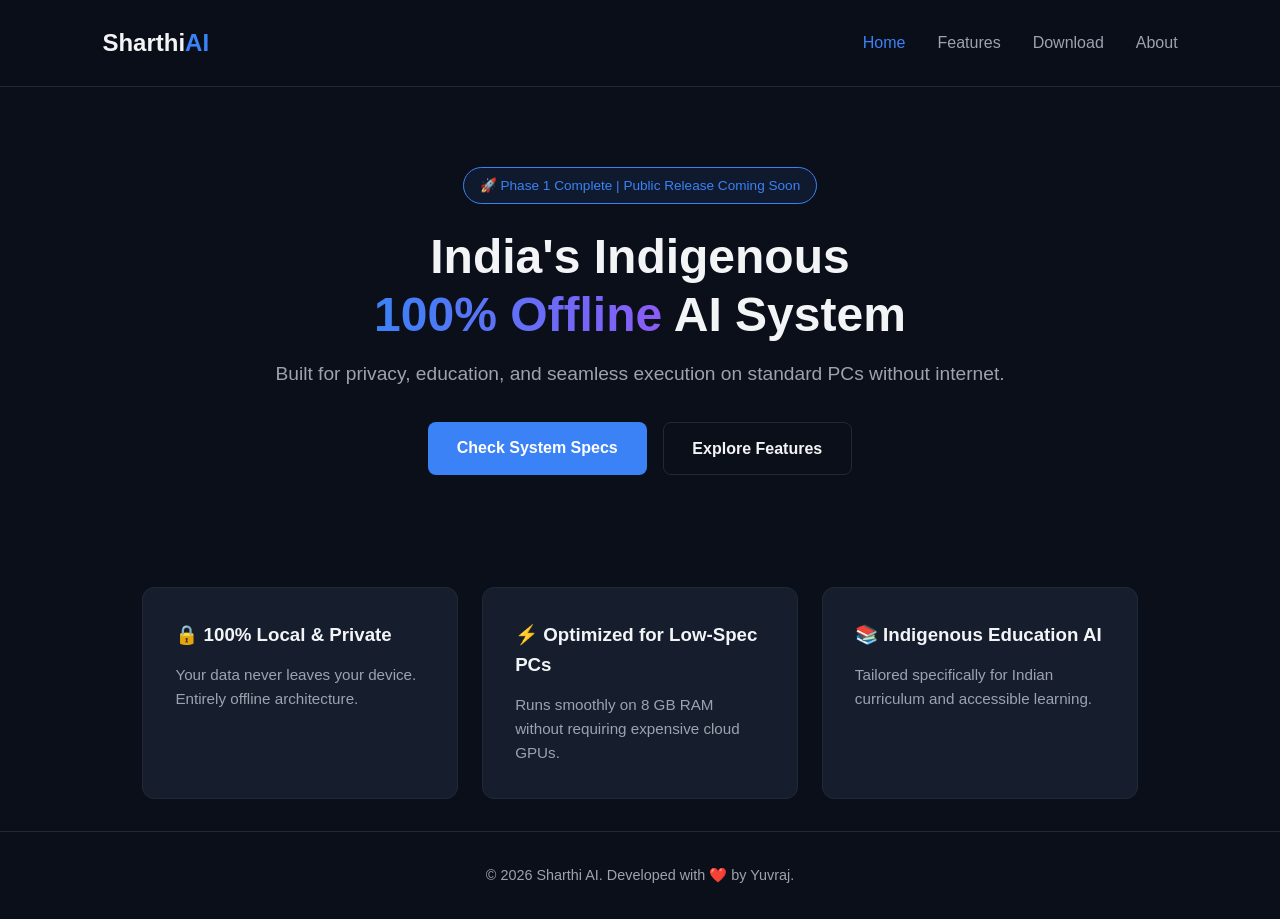
==== index.html @ a9cc5e2d "Add files via upload" ====
<!DOCTYPE html>
<html lang="en">
<head>
    <meta charset="UTF-8">
    <meta name="viewport" content="width=device-width, initial-scale=1.0">
    <title>Sharthi AI | Indigenous Offline AI System</title>
    <meta name="description" content="Sharthi AI is India's 100% offline, privacy-first educational AI system for students. Developed by Yuvraj.">
    <meta name="keywords" content="Sharthi AI, Sharthi, Offline AI, Educational AI India, Yuvraj Sharthi AI">
    <meta name="author" content="Yuvraj">
    <link rel="stylesheet" href="style.css">
</head>
<body>
    <!-- Baaki ka poora body code yahan aayega -->

    <!-- Navigation Bar -->
    <nav class="navbar">
        <div class="logo">Sharthi<span>AI</span></div>
        <ul class="nav-links">
            <li><a href="index.html" class="active">Home</a></li>
            <li><a href="features.html">Features</a></li>
            <li><a href="download.html">Download</a></li>
            <li><a href="about.html">About</a></li>
        </ul>
    </nav>

    <!-- Hero Section -->
    <section class="hero">
        <div class="badge">🚀 Phase 1 Complete | Public Release Coming Soon</div>
        <h1>India's Indigenous <br><span class="highlight">100% Offline</span> AI System</h1>
        <p>Built for privacy, education, and seamless execution on standard PCs without internet.</p>
        
        <div class="cta-buttons">
            <a href="download.html" class="btn btn-primary">Check System Specs</a>
            <a href="features.html" class="btn btn-secondary">Explore Features</a>
        </div>
    </section>

    <!-- Quick Highlights -->
    <section class="highlights">
        <div class="card">
            <h3>🔒 100% Local & Private</h3>
            <p>Your data never leaves your device. Entirely offline architecture.</p>
        </div>
        <div class="card">
            <h3>⚡ Optimized for Low-Spec PCs</h3>
            <p>Runs smoothly on 8 GB RAM without requiring expensive cloud GPUs.</p>
        </div>
        <div class="card">
            <h3>📚 Indigenous Education AI</h3>
            <p>Tailored specifically for Indian curriculum and accessible learning.</p>
        </div>
    </section>

    <!-- Footer -->
    <footer>
        <p>&copy; 2026 Sharthi AI. Developed with ❤️ by Yuvraj.</p>
    </footer>

    <script src="script.js"></script>
</body>
</html>
---- style.css ----
:root {
    --bg-color: #0b0f19;
    --card-bg: #161e2e;
    --text-color: #f3f4f6;
    --text-muted: #9ca3af;
    --primary: #3b82f6;
    --primary-hover: #2563eb;
    --accent: #8b5cf6;
    --border: #1f2937;
}

* {
    margin: 0;
    padding: 0;
    box-sizing: border-box;
    font-family: 'Segoe UI', Tahoma, Geneva, Verdana, sans-serif;
}

body {
    background-color: var(--bg-color);
    color: var(--text-color);
    line-height: 1.6;
    display: flex;
    flex-direction: column;
    min-height: 100vh;
}

/* Navbar */
.navbar {
    display: flex;
    justify-content: space-between;
    align-items: center;
    padding: 1.5rem 8%;
    background-color: rgba(11, 15, 25, 0.9);
    border-bottom: 1px solid var(--border);
    position: sticky;
    top: 0;
    z-index: 100;
}

.logo {
    font-size: 1.5rem;
    font-weight: 700;
}

.logo span {
    color: var(--primary);
}

.nav-links {
    display: flex;
    list-style: none;
    gap: 2rem;
}

.nav-links a {
    color: var(--text-muted);
    text-decoration: none;
    font-weight: 500;
    transition: color 0.3s;
}

.nav-links a:hover, .nav-links a.active {
    color: var(--primary);
}

/* Hero Section */
.hero {
    text-align: center;
    padding: 5rem 1rem;
    max-width: 900px;
    margin: 0 auto;
}

.badge {
    display: inline-block;
    background: rgba(59, 130, 246, 0.1);
    color: var(--primary);
    border: 1px solid var(--primary);
    padding: 0.4rem 1rem;
    border-radius: 50px;
    font-size: 0.85rem;
    margin-bottom: 1.5rem;
}

.hero h1 {
    font-size: 3rem;
    line-height: 1.2;
    margin-bottom: 1rem;
}

.highlight {
    background: linear-gradient(90deg, var(--primary), var(--accent));
    -webkit-background-clip: text;
    -webkit-text-fill-color: transparent;
}

.hero p {
    color: var(--text-muted);
    font-size: 1.2rem;
    margin-bottom: 2rem;
}

.cta-buttons {
    display: flex;
    justify-content: center;
    gap: 1rem;
}

.btn {
    padding: 0.8rem 1.8rem;
    border-radius: 8px;
    text-decoration: none;
    font-weight: 600;
    transition: 0.3s;
}

.btn-primary {
    background-color: var(--primary);
    color: white;
}

.btn-primary:hover {
    background-color: var(--primary-hover);
}

.btn-secondary {
    border: 1px solid var(--border);
    color: var(--text-color);
}

.btn-secondary:hover {
    background-color: var(--card-bg);
}

/* Highlights & Cards */
.highlights, .content-section {
    display: grid;
    grid-template-columns: repeat(auto-fit, minmax(280px, 1fr));
    gap: 1.5rem;
    padding: 2rem 8%;
    max-width: 1200px;
    margin: 0 auto;
}

.card {
    background-color: var(--card-bg);
    border: 1px solid var(--border);
    padding: 2rem;
    border-radius: 12px;
}

.card h3 {
    margin-bottom: 0.8rem;
    color: var(--text-color);
}

.card p {
    color: var(--text-muted);
    font-size: 0.95rem;
}

/* Table Design */
.table-container {
    padding: 2rem 8%;
    max-width: 900px;
    margin: 0 auto;
    width: 100%;
}

table {
    width: 100%;
    border-collapse: collapse;
    background-color: var(--card-bg);
    border-radius: 8px;
    overflow: hidden;
}

th, td {
    padding: 1rem;
    text-align: left;
    border-bottom: 1px solid var(--border);
}

th {
    background-color: rgba(255, 255, 255, 0.05);
    color: var(--primary);
}

/* Footer */
footer {
    margin-top: auto;
    text-align: center;
    padding: 2rem;
    border-top: 1px solid var(--border);
    color: var(--text-muted);
    font-size: 0.9rem;
}
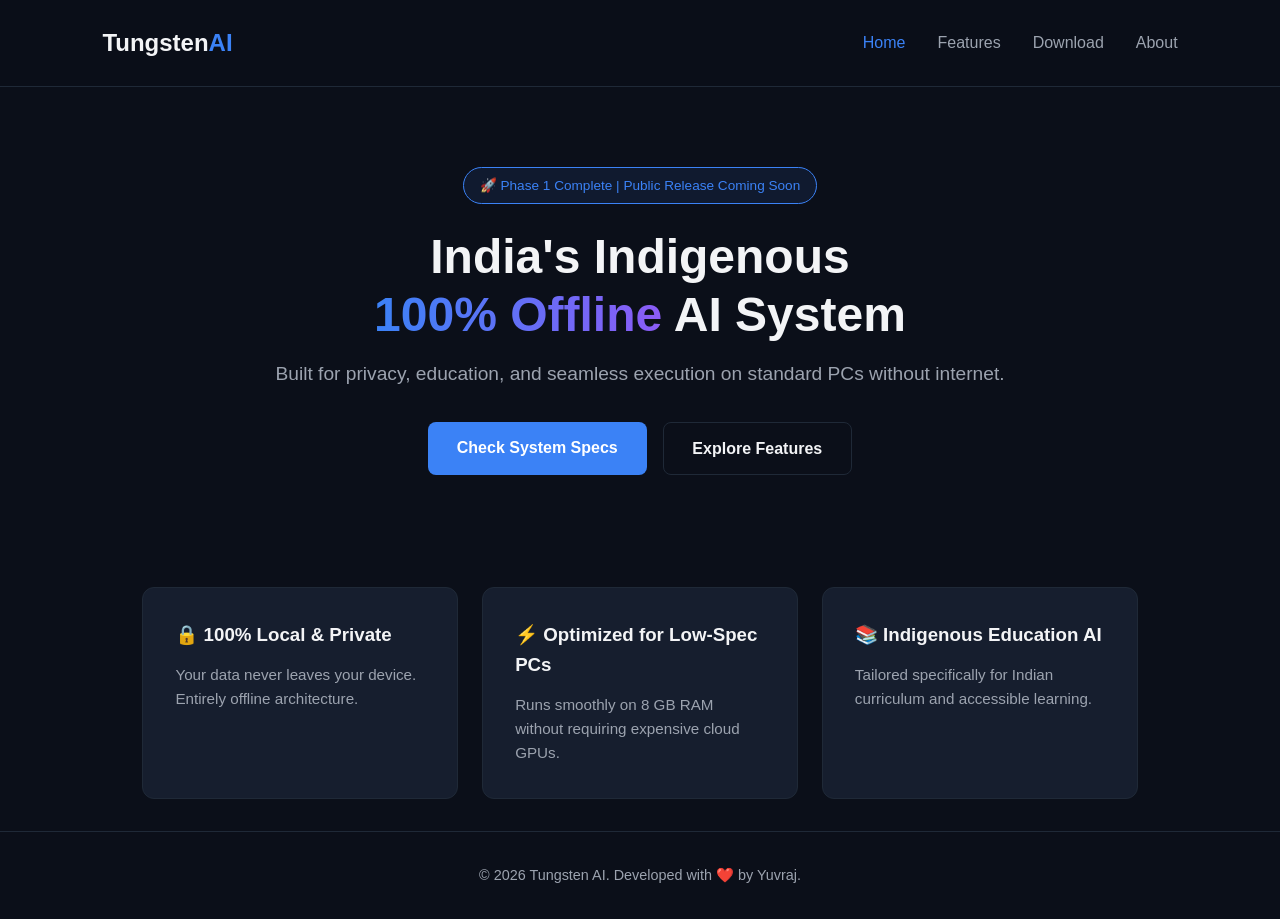
==== commit e3780966: "Rename Sharthi AI to Tungsten AI in index.html" ====
--- a/index.html
+++ b/index.html
@@ -3,9 +3,9 @@
 <head>
     <meta charset="UTF-8">
     <meta name="viewport" content="width=device-width, initial-scale=1.0">
-    <title>Sharthi AI | Indigenous Offline AI System</title>
+    <title>Tungsten AI | Indigenous Offline AI System</title>
     <meta name="description" content="Sharthi AI is India's 100% offline, privacy-first educational AI system for students. Developed by Yuvraj.">
-    <meta name="keywords" content="Sharthi AI, Sharthi, Offline AI, Educational AI India, Yuvraj Sharthi AI">
+    <meta name="keywords" content="Tungsten AI, Tungsten, Offline AI, Educational AI India, Yuvraj Tungsten AI">
     <meta name="author" content="Yuvraj">
     <link rel="stylesheet" href="style.css">
 </head>
@@ -14,7 +14,7 @@
 
     <!-- Navigation Bar -->
     <nav class="navbar">
-        <div class="logo">Sharthi<span>AI</span></div>
+        <div class="logo">Tungsten<span>AI</span></div>
         <ul class="nav-links">
             <li><a href="index.html" class="active">Home</a></li>
             <li><a href="features.html">Features</a></li>
@@ -53,9 +53,9 @@
 
     <!-- Footer -->
     <footer>
-        <p>&copy; 2026 Sharthi AI. Developed with ❤️ by Yuvraj.</p>
+        <p>&copy; 2026 Tungsten AI. Developed with ❤️ by Yuvraj.</p>
     </footer>
 
     <script src="script.js"></script>
 </body>
-</html>+</html>
